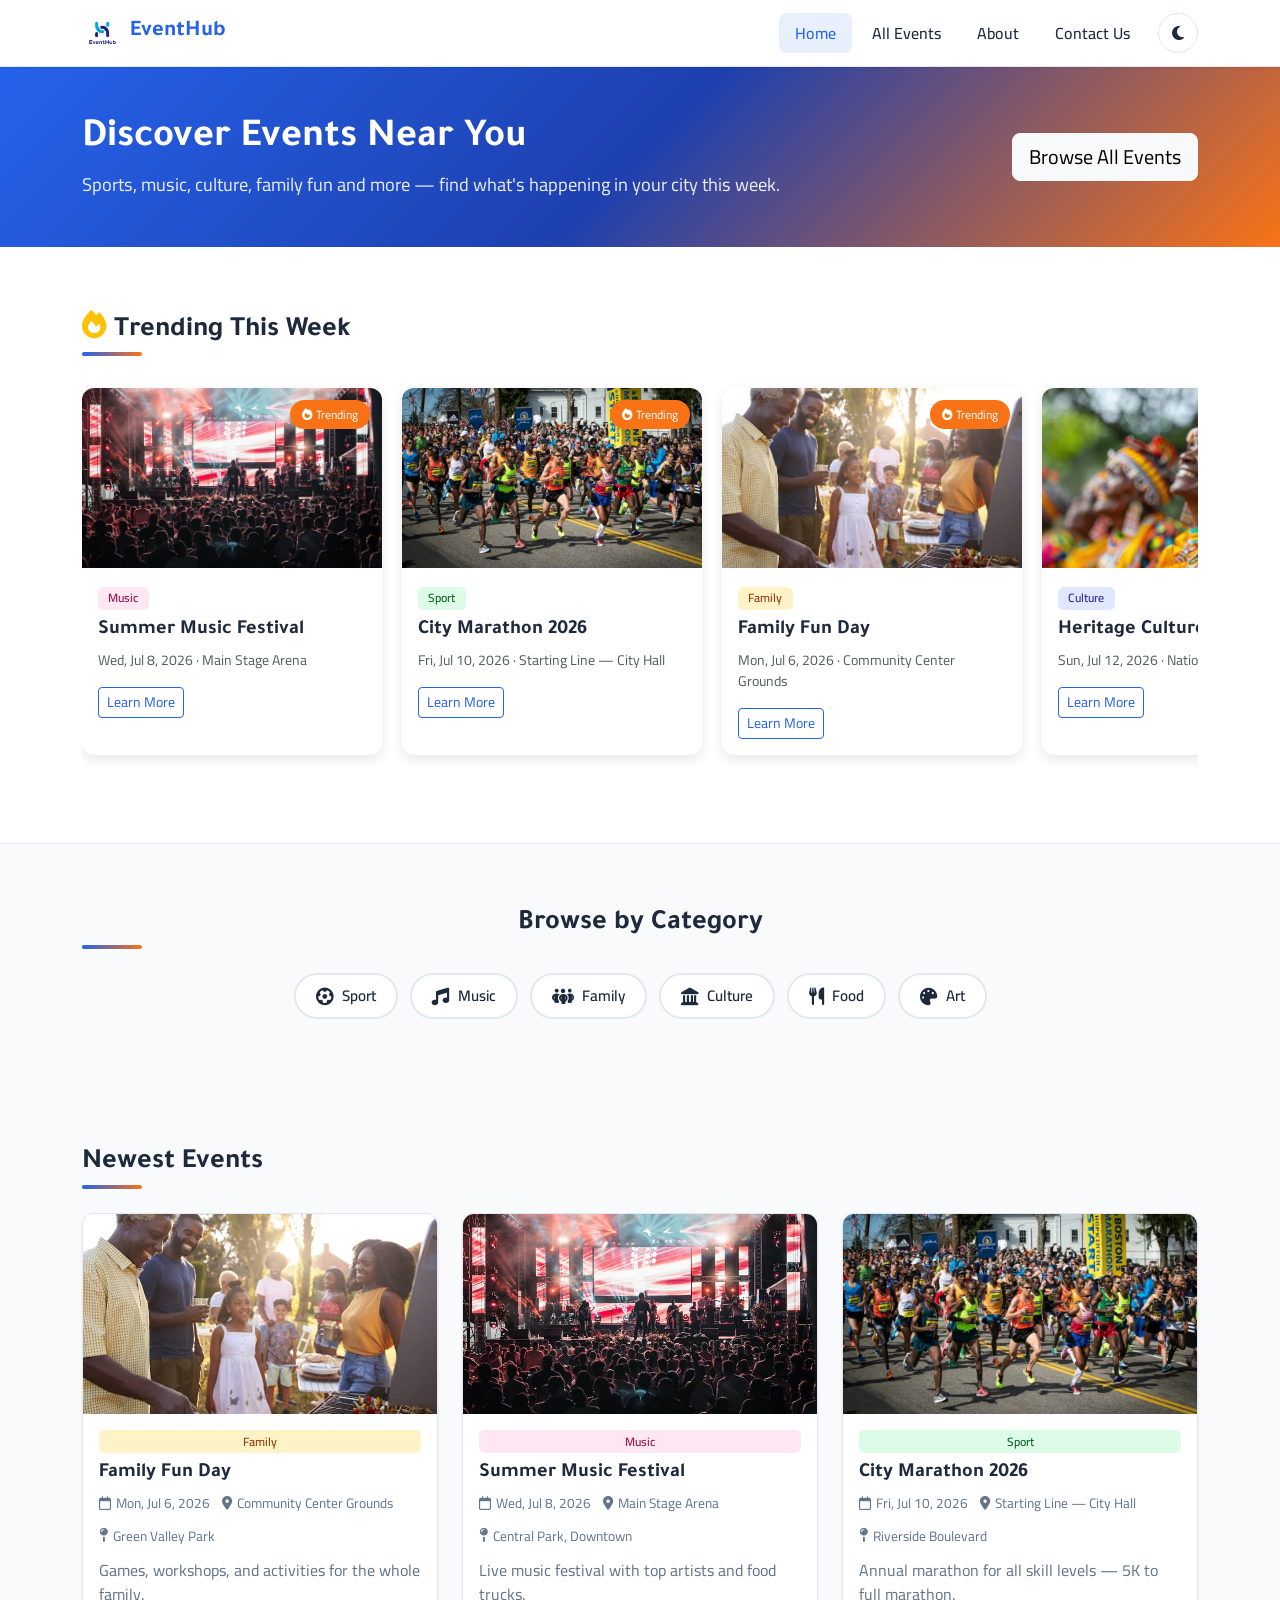
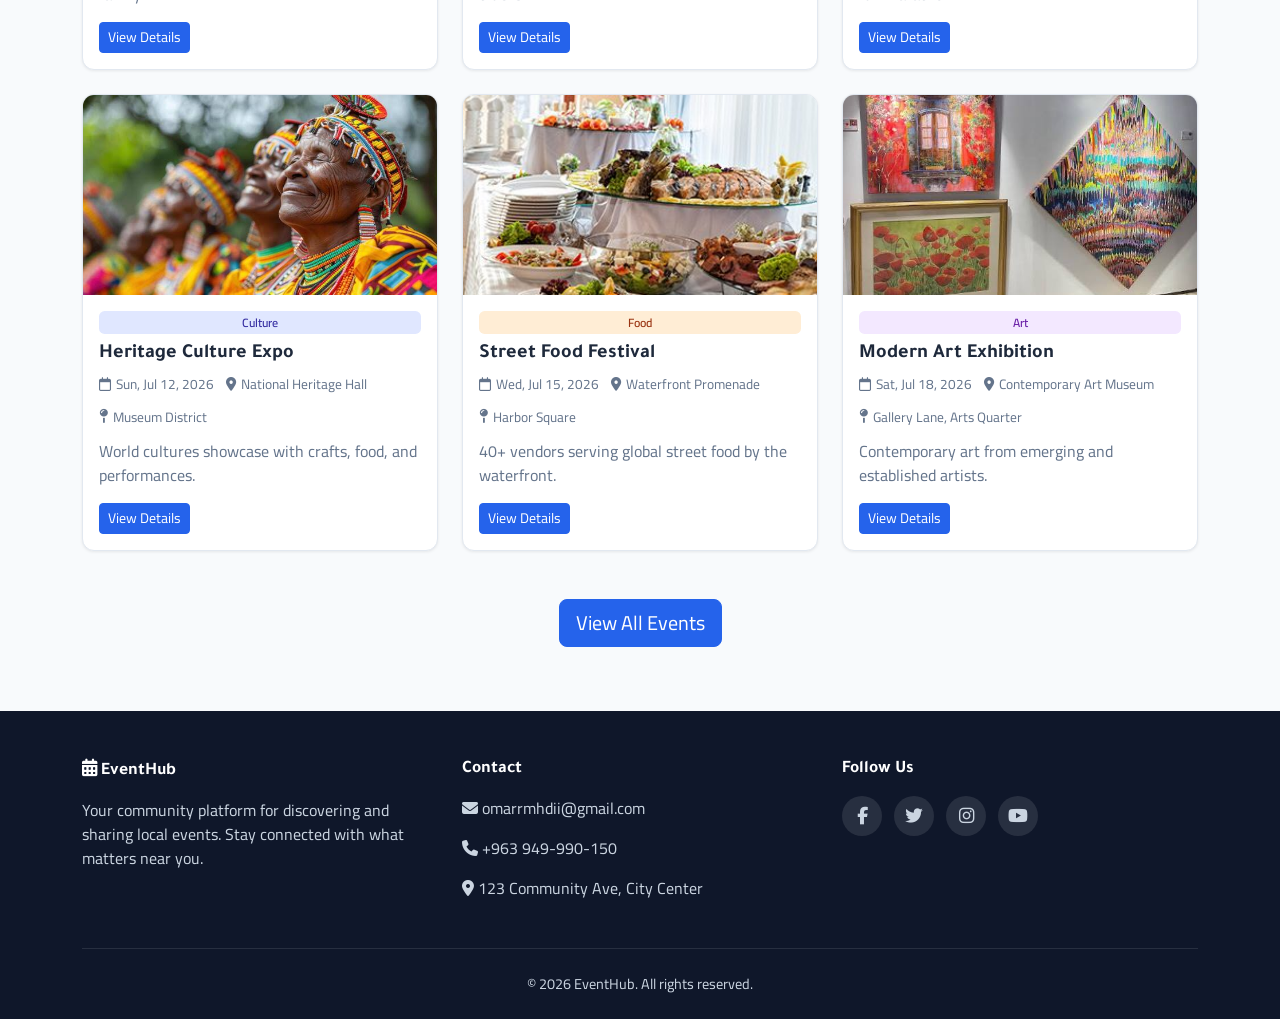
==== index.html @ 8a50067d "web one homework" ====
<!DOCTYPE html>
<html lang="en">
<head>
  <meta charset="UTF-8">
  <meta name="viewport" content="width=device-width, initial-scale=1.0">
  <title>EventHub — Discover Local Events</title>
  <link href="https://cdn.jsdelivr.net/npm/bootstrap@5.3.3/dist/css/bootstrap.min.css" rel="stylesheet">
  <link href="https://cdnjs.cloudflare.com/ajax/libs/font-awesome/6.5.1/css/all.min.css" rel="stylesheet">
  <link href="assets/css/styles.css" rel="stylesheet">
</head>
<body data-page="index">

  <!-- Header -->
  <header>
    <nav class="navbar navbar-expand-lg site-navbar sticky-top">
      <div class="container">
        <a class="navbar-brand d-flex align-items-center gap-2" href="index.html">
          <img src="assets/img/EventHub.png" alt="EventHub Logo" class="navbar-logo"
               onerror="this.src='https://placehold.co/40x40/2563eb/ffffff?text=E'">
          EventHub
        </a>
        <button class="navbar-toggler" type="button" data-bs-toggle="collapse" data-bs-target="#mainNav">
          <span class="navbar-toggler-icon"></span>
        </button>
        <div class="collapse navbar-collapse" id="mainNav">
          <ul class="navbar-nav ms-auto align-items-lg-center gap-lg-1">
            <li class="nav-item"><a class="nav-link" href="index.html">Home</a></li>
            <li class="nav-item"><a class="nav-link" href="events.html">All Events</a></li>
            <li class="nav-item"><a class="nav-link" href="about.html">About</a></li>
            <li class="nav-item"><a class="nav-link" href="contact.html">Contact Us</a></li>
            <li class="nav-item ms-lg-2">
              <button class="btn-theme-toggle" id="themeToggle" aria-label="Toggle dark mode">
                <i class="fa-solid fa-moon"></i>
              </button>
            </li>
          </ul>
        </div>
      </div>
    </nav>
  </header>

  <main>
    <!-- Hero -->
    <section class="hero-section">
      <div class="container">
        <div class="row align-items-center">
          <div class="col-lg-8">
            <h1>Discover Events Near You</h1>
            <p class="mb-0">Sports, music, culture, family fun and more — find what's happening in your city this week.</p>
          </div>
          <div class="col-lg-4 text-lg-end mt-3 mt-lg-0">
            <a href="events.html" class="btn btn-light btn-lg">Browse All Events</a>
          </div>
        </div>
      </div>
    </section>

    <!-- Trending This Week -->
    <section class="section-padding trending-section">
      <div class="container">
        <h2 class="section-title"><i class="fa-solid fa-fire text-warning"></i> Trending This Week</h2>
        <div class="trending-scroll" id="trendingEvents">
          <!-- Populated by JS -->
        </div>
      </div>
    </section>

    <!-- Categories -->
    <section class="section-padding category-section">
      <div class="container">
        <h2 class="section-title text-center">Browse by Category</h2>
        <div class="category-badges" id="categoryBadges">
          <!-- Populated by JS -->
        </div>
      </div>
    </section>

    <!-- Newest Events -->
    <section class="section-padding">
      <div class="container">
        <h2 class="section-title">Newest Events</h2>
        <div class="row" id="newestEvents">
          <!-- Populated by JS -->
        </div>
        <div class="text-center mt-4">
          <a href="events.html" class="btn btn-primary btn-lg">View All Events</a>
        </div>
      </div>
    </section>
  </main>

  <!-- Footer -->
  <footer class="site-footer">
    <div class="container">
      <div class="row g-4">
        <div class="col-md-4">
          <h5><i class="fa-solid fa-calendar-days"></i> EventHub</h5>
          <p>Your community platform for discovering and sharing local events. Stay connected with what matters near you.</p>
        </div>
        <div class="col-md-4">
          <h5>Contact</h5>
          <p><i class="fa-solid fa-envelope"></i> omarrmhdii@gmail.com</p>
          <p><i class="fa-solid fa-phone"></i> +963 949-990-150</p>
          <p><i class="fa-solid fa-location-dot"></i> 123 Community Ave, City Center</p>
        </div>
        <div class="col-md-4">
          <h5>Follow Us</h5>
          <div class="social-links">
            <a href="#" aria-label="Facebook"><i class="fa-brands fa-facebook-f"></i></a>
            <a href="#" aria-label="Twitter"><i class="fa-brands fa-twitter"></i></a>
            <a href="#" aria-label="Instagram"><i class="fa-brands fa-instagram"></i></a>
            <a href="#" aria-label="YouTube"><i class="fa-brands fa-youtube"></i></a>
          </div>
        </div>
      </div>
      <div class="footer-bottom">
        <p class="mb-0">&copy; 2026 EventHub. All rights reserved.</p>
      </div>
    </div>
  </footer>

  <script src="https://cdn.jsdelivr.net/npm/bootstrap@5.3.3/dist/js/bootstrap.bundle.min.js"></script>
  <script src="assets/js/main.js"></script>
</body>
</html>
---- assets/css/styles.css ----
/* ============================================
   Events Platform — Custom Styles
   Fonts: Cairo, Tajawal (sans-serif)
   ============================================ */

@import url('https://fonts.googleapis.com/css2?family=Cairo:wght@400;600;700&family=Tajawal:wght@400;500;700&display=swap');

/* ---------- CSS Variables (Light Mode) ---------- */
:root {
  --color-primary: #2563eb;
  --color-primary-dark: #1d4ed8;
  --color-secondary: #f97316;
  --color-secondary-dark: #ea580c;
  --color-neutral-bg: #f8fafc;
  --color-neutral-surface: #ffffff;
  --color-neutral-border: #e2e8f0;
  --color-text: #1e293b;
  --color-text-muted: #64748b;
  --color-footer-bg: #0f172a;
  --color-footer-text: #cbd5e1;
  --shadow-sm: 0 1px 3px rgba(0, 0, 0, 0.08);
  --shadow-md: 0 4px 12px rgba(0, 0, 0, 0.1);
  --shadow-lg: 0 8px 24px rgba(0, 0, 0, 0.12);
  --radius: 0.75rem;
  --transition: 0.3s ease;
  --font-primary: 'Cairo', 'Tajawal', sans-serif;
  --font-secondary: 'Tajawal', 'Cairo', sans-serif;
}

/* ---------- Dark Mode ---------- */
[data-theme="dark"] {
  --color-primary: #3b82f6;
  --color-primary-dark: #60a5fa;
  --color-secondary: #fb923c;
  --color-secondary-dark: #fdba74;
  --color-neutral-bg: #0f172a;
  --color-neutral-surface: #1e293b;
  --color-neutral-border: #334155;
  --color-text: #f1f5f9;
  --color-text-muted: #94a3b8;
  --color-footer-bg: #020617;
  --color-footer-text: #94a3b8;
  --shadow-sm: 0 1px 3px rgba(0, 0, 0, 0.3);
  --shadow-md: 0 4px 12px rgba(0, 0, 0, 0.4);
  --shadow-lg: 0 8px 24px rgba(0, 0, 0, 0.5);
}

/* ---------- Base ---------- */
*,
*::before,
*::after {
  box-sizing: border-box;
}

body {
  font-family: var(--font-primary);
  background-color: var(--color-neutral-bg);
  color: var(--color-text);
  transition: background-color var(--transition), color var(--transition);
  min-height: 100vh;
  display: flex;
  flex-direction: column;
}

main {
  flex: 1;
}

h1, h2, h3, h4, h5, h6 {
  font-family: var(--font-secondary);
  font-weight: 700;
}

a {
  color: var(--color-primary);
  text-decoration: none;
  transition: color var(--transition);
}

a:hover {
  color: var(--color-primary-dark);
}

img {
  max-width: 100%;
  height: auto;
  display: block;
}

.section-title {
  font-size: 1.75rem;
  margin-bottom: 1.5rem;
  position: relative;
  padding-bottom: 0.5rem;
}

.section-title::after {
  content: '';
  position: absolute;
  bottom: 0;
  left: 0;
  width: 60px;
  height: 4px;
  background: linear-gradient(90deg, var(--color-primary), var(--color-secondary));
  border-radius: 2px;
}

.section-padding {
  padding: 4rem 0;
}

/* ---------- Navbar ---------- */
.site-navbar {
  background-color: var(--color-neutral-surface) !important;
  border-bottom: 1px solid var(--color-neutral-border);
  box-shadow: var(--shadow-sm);
  transition: background-color var(--transition);
}

.site-navbar .navbar-brand {
  font-family: var(--font-secondary);
  font-weight: 700;
  font-size: 1.4rem;
  color: var(--color-primary) !important;
}

.site-navbar .nav-link {
  color: var(--color-text) !important;
  font-weight: 500;
  padding: 0.5rem 1rem !important;
  border-radius: 0.5rem;
  transition: background-color var(--transition), color var(--transition);
}

.site-navbar .nav-link:hover,
.site-navbar .nav-link.active {
  color: var(--color-primary) !important;
  background-color: rgba(37, 99, 235, 0.1);
}

[data-theme="dark"] .navbar-toggler {
  border-color: var(--color-neutral-border);
}

[data-theme="dark"] .navbar-toggler-icon {
  filter: invert(1);
}

.navbar-logo {
  width: 40px;
  height: 40px;
  object-fit: cover;
  border-radius: 8px;
}

.btn-theme-toggle {
  border: 1px solid var(--color-neutral-border);
  background: var(--color-neutral-surface);
  color: var(--color-text);
  border-radius: 50%;
  width: 40px;
  height: 40px;
  display: flex;
  align-items: center;
  justify-content: center;
  cursor: pointer;
  transition: all var(--transition);
}

.btn-theme-toggle:hover {
  background: var(--color-primary);
  color: #fff;
  border-color: var(--color-primary);
}

/* ---------- Hero ---------- */
.hero-section {
  background: linear-gradient(135deg, var(--color-primary) 0%, #1e40af 50%, var(--color-secondary) 100%);
  color: #fff;
  padding: 3rem 0;
  margin-bottom: 0;
}

.hero-section h1 {
  font-size: 2.5rem;
  font-weight: 700;
}

.hero-section p {
  font-size: 1.15rem;
  opacity: 0.9;
}

/* ---------- Trending Carousel ---------- */
.trending-section {
  background-color: var(--color-neutral-surface);
  border-bottom: 1px solid var(--color-neutral-border);
}

.trending-scroll {
  display: flex;
  gap: 1.25rem;
  overflow-x: auto;
  scroll-snap-type: x mandatory;
  padding: 0.5rem 0 1.5rem;
  scrollbar-width: thin;
  scrollbar-color: var(--color-primary) var(--color-neutral-border);
}

.trending-scroll::-webkit-scrollbar {
  height: 6px;
}

.trending-scroll::-webkit-scrollbar-thumb {
  background: var(--color-primary);
  border-radius: 3px;
}

.trend-card {
  flex: 0 0 300px;
  scroll-snap-align: start;
  border: none;
  border-radius: var(--radius);
  overflow: hidden;
  box-shadow: var(--shadow-md);
  transition: transform var(--transition), box-shadow var(--transition);
  background: var(--color-neutral-surface);
}

.trend-card:hover {
  transform: translateY(-6px);
  box-shadow: var(--shadow-lg);
}

.trend-card .card-img-top {
  height: 180px;
  object-fit: cover;
}

.trend-card .badge-trend {
  position: absolute;
  top: 12px;
  right: 12px;
  background: var(--color-secondary);
  color: #fff;
  font-size: 0.75rem;
  padding: 0.35rem 0.75rem;
  border-radius: 2rem;
}

.trend-card .card-img-wrapper {
  position: relative;
}

/* ---------- Category Badges ---------- */
.category-section {
  background-color: var(--color-neutral-bg);
}

.category-badges {
  display: flex;
  flex-wrap: wrap;
  gap: 0.75rem;
  justify-content: center;
}

.category-badge {
  display: inline-flex;
  align-items: center;
  gap: 0.5rem;
  padding: 0.6rem 1.25rem;
  border-radius: 2rem;
  font-weight: 600;
  font-size: 0.95rem;
  border: 2px solid var(--color-neutral-border);
  background: var(--color-neutral-surface);
  color: var(--color-text);
  cursor: pointer;
  transition: all var(--transition);
  text-decoration: none;
}

.category-badge:hover,
.category-badge.active {
  background: var(--color-primary);
  color: #fff;
  border-color: var(--color-primary);
  transform: scale(1.05);
}

.category-badge i {
  font-size: 1.1rem;
}

/* ---------- Event Cards ---------- */
.event-card {
  border: 1px solid var(--color-neutral-border);
  border-radius: var(--radius);
  overflow: hidden;
  background: var(--color-neutral-surface);
  box-shadow: var(--shadow-sm);
  transition: transform var(--transition), box-shadow var(--transition);
  height: 100%;
}

.event-card:hover {
  transform: translateY(-4px);
  box-shadow: var(--shadow-md);
}

.event-card .card-img-top {
  height: 200px;
  object-fit: cover;
}

.event-card .card-body {
  display: flex;
  flex-direction: column;
}

.event-card .card-text {
  color: var(--color-text-muted);
  flex-grow: 1;
}

.event-meta {
  display: flex;
  flex-wrap: wrap;
  gap: 0.75rem;
  font-size: 0.85rem;
  color: var(--color-text-muted);
  margin-bottom: 0.75rem;
}

.event-meta span {
  display: inline-flex;
  align-items: center;
  gap: 0.3rem;
}

.badge-category {
  font-size: 0.75rem;
  padding: 0.35rem 0.65rem;
  border-radius: 0.35rem;
  font-weight: 600;
}

/* Category colors */
.badge-sport { background: #dcfce7; color: #166534; }
.badge-music { background: #fce7f3; color: #9d174d; }
.badge-family { background: #fef3c7; color: #92400e; }
.badge-culture { background: #e0e7ff; color: #3730a3; }
.badge-food { background: #ffedd5; color: #9a3412; }
.badge-art { background: #f3e8ff; color: #6b21a8; }

[data-theme="dark"] .badge-sport { background: #14532d; color: #86efac; }
[data-theme="dark"] .badge-music { background: #831843; color: #f9a8d4; }
[data-theme="dark"] .badge-family { background: #78350f; color: #fcd34d; }
[data-theme="dark"] .badge-culture { background: #312e81; color: #a5b4fc; }
[data-theme="dark"] .badge-food { background: #7c2d12; color: #fdba74; }
[data-theme="dark"] .badge-art { background: #581c87; color: #d8b4fe; }

/* ---------- Events Page Toolbar ---------- */
.events-toolbar {
  background: var(--color-neutral-surface);
  border: 1px solid var(--color-neutral-border);
  border-radius: var(--radius);
  padding: 1.5rem;
  margin-bottom: 2rem;
  box-shadow: var(--shadow-sm);
}

.events-toolbar .form-control,
.events-toolbar .form-select {
  background-color: var(--color-neutral-bg);
  border-color: var(--color-neutral-border);
  color: var(--color-text);
}

.events-toolbar .form-control:focus,
.events-toolbar .form-select:focus {
  border-color: var(--color-primary);
  box-shadow: 0 0 0 0.2rem rgba(37, 99, 235, 0.25);
}

/* ---------- Event Details ---------- */
.event-detail-hero {
  position: relative;
  height: 400px;
  overflow: hidden;
  border-radius: var(--radius);
  margin-bottom: 2rem;
}

.event-detail-hero img {
  width: 100%;
  height: 100%;
  object-fit: cover;
}

.event-detail-hero .overlay {
  position: absolute;
  inset: 0;
  background: linear-gradient(to top, rgba(0,0,0,0.7) 0%, transparent 60%);
  display: flex;
  align-items: flex-end;
  padding: 2rem;
}

.event-detail-hero .overlay h1 {
  color: #fff;
  margin: 0;
  font-size: 2.25rem;
}

.map-placeholder {
  width: 100%;
  height: 300px;
  object-fit: cover;
  border-radius: var(--radius);
  border: 1px solid var(--color-neutral-border);
}

.gallery-grid {
  display: grid;
  grid-template-columns: repeat(auto-fill, minmax(200px, 1fr));
  gap: 1rem;
}

.gallery-grid img {
  width: 100%;
  height: 160px;
  object-fit: cover;
  border-radius: var(--radius);
  cursor: pointer;
  transition: transform var(--transition);
}

.gallery-grid img:hover {
  transform: scale(1.03);
}

.action-buttons {
  display: flex;
  flex-wrap: wrap;
  gap: 0.75rem;
}

/* ---------- About Page ---------- */
.about-vision {
  background: var(--color-neutral-surface);
  border-radius: var(--radius);
  padding: 2rem;
  border: 1px solid var(--color-neutral-border);
  box-shadow: var(--shadow-sm);
}

.team-card {
  text-align: center;
  border: 1px solid var(--color-neutral-border);
  border-radius: var(--radius);
  overflow: hidden;
  background: var(--color-neutral-surface);
  transition: transform var(--transition);
}

.team-card:hover {
  transform: translateY(-4px);
}

.team-card img {
  width: 100%;
  height: 220px;
  object-fit: cover;
}

.team-card .card-body {
  padding: 1.25rem;
}

.policy-section {
  background: var(--color-neutral-surface);
  border-left: 4px solid var(--color-primary);
  padding: 1.5rem 2rem;
  border-radius: 0 var(--radius) var(--radius) 0;
  margin-bottom: 1.5rem;
}

/* ---------- Contact Page ---------- */
.contact-info-card {
  background: var(--color-neutral-surface);
  border: 1px solid var(--color-neutral-border);
  border-radius: var(--radius);
  padding: 2rem;
  height: 100%;
}

.contact-info-card .info-item {
  display: flex;
  align-items: flex-start;
  gap: 1rem;
  margin-bottom: 1.25rem;
}

.contact-info-card .info-icon {
  width: 44px;
  height: 44px;
  background: rgba(37, 99, 235, 0.1);
  color: var(--color-primary);
  border-radius: 50%;
  display: flex;
  align-items: center;
  justify-content: center;
  flex-shrink: 0;
  font-size: 1.1rem;
}

.contact-form-wrapper {
  background: var(--color-neutral-surface);
  border: 1px solid var(--color-neutral-border);
  border-radius: var(--radius);
  padding: 2rem;
}

.contact-form-wrapper .form-control {
  background-color: var(--color-neutral-bg);
  border-color: var(--color-neutral-border);
  color: var(--color-text);
  padding: 0.75rem 1rem;
}

.contact-form-wrapper .form-control:focus {
  border-color: var(--color-primary);
  box-shadow: 0 0 0 0.2rem rgba(37, 99, 235, 0.25);
}

.contact-form-wrapper .form-label {
  font-weight: 600;
}

/* ---------- Footer ---------- */
.site-footer {
  background-color: var(--color-footer-bg);
  color: var(--color-footer-text);
  padding: 3rem 0 1.5rem;
  margin-top: auto;
}

.site-footer h5 {
  color: #fff;
  font-size: 1.1rem;
  margin-bottom: 1rem;
}

.site-footer a {
  color: var(--color-footer-text);
  transition: color var(--transition);
}

.site-footer a:hover {
  color: var(--color-secondary);
}

.site-footer .social-links {
  display: flex;
  gap: 0.75rem;
}

.site-footer .social-links a {
  width: 40px;
  height: 40px;
  border-radius: 50%;
  background: rgba(255, 255, 255, 0.1);
  display: flex;
  align-items: center;
  justify-content: center;
  font-size: 1.1rem;
  transition: background var(--transition);
}

.site-footer .social-links a:hover {
  background: var(--color-primary);
  color: #fff;
}

.footer-bottom {
  border-top: 1px solid rgba(255, 255, 255, 0.1);
  margin-top: 2rem;
  padding-top: 1.5rem;
  text-align: center;
  font-size: 0.9rem;
}

/* ---------- Bootstrap Overrides ---------- */
.btn-primary {
  background-color: var(--color-primary);
  border-color: var(--color-primary);
}

.btn-primary:hover {
  background-color: var(--color-primary-dark);
  border-color: var(--color-primary-dark);
}

.btn-outline-primary {
  color: var(--color-primary);
  border-color: var(--color-primary);
}

.btn-outline-primary:hover {
  background-color: var(--color-primary);
  border-color: var(--color-primary);
}

.btn-secondary-custom {
  background-color: var(--color-secondary);
  border-color: var(--color-secondary);
  color: #fff;
}

.btn-secondary-custom:hover {
  background-color: var(--color-secondary-dark);
  border-color: var(--color-secondary-dark);
  color: #fff;
}

.card {
  background-color: var(--color-neutral-surface);
  color: var(--color-text);
}

.modal-content {
  background-color: var(--color-neutral-surface);
  color: var(--color-text);
}

.no-results {
  text-align: center;
  padding: 3rem;
  color: var(--color-text-muted);
}

.no-results i {
  font-size: 3rem;
  margin-bottom: 1rem;
  display: block;
}

/* ---------- Responsive ---------- */
@media (max-width: 768px) {
  .hero-section h1 {
    font-size: 1.75rem;
  }

  .event-detail-hero {
    height: 250px;
  }

  .event-detail-hero .overlay h1 {
    font-size: 1.5rem;
  }

  .trend-card {
    flex: 0 0 260px;
  }

  .section-padding {
    padding: 2.5rem 0;
  }
}

@media (max-width: 576px) {
  .category-badges {
    justify-content: flex-start;
  }

  .action-buttons {
    flex-direction: column;
  }

  .action-buttons .btn {
    width: 100%;
  }
}
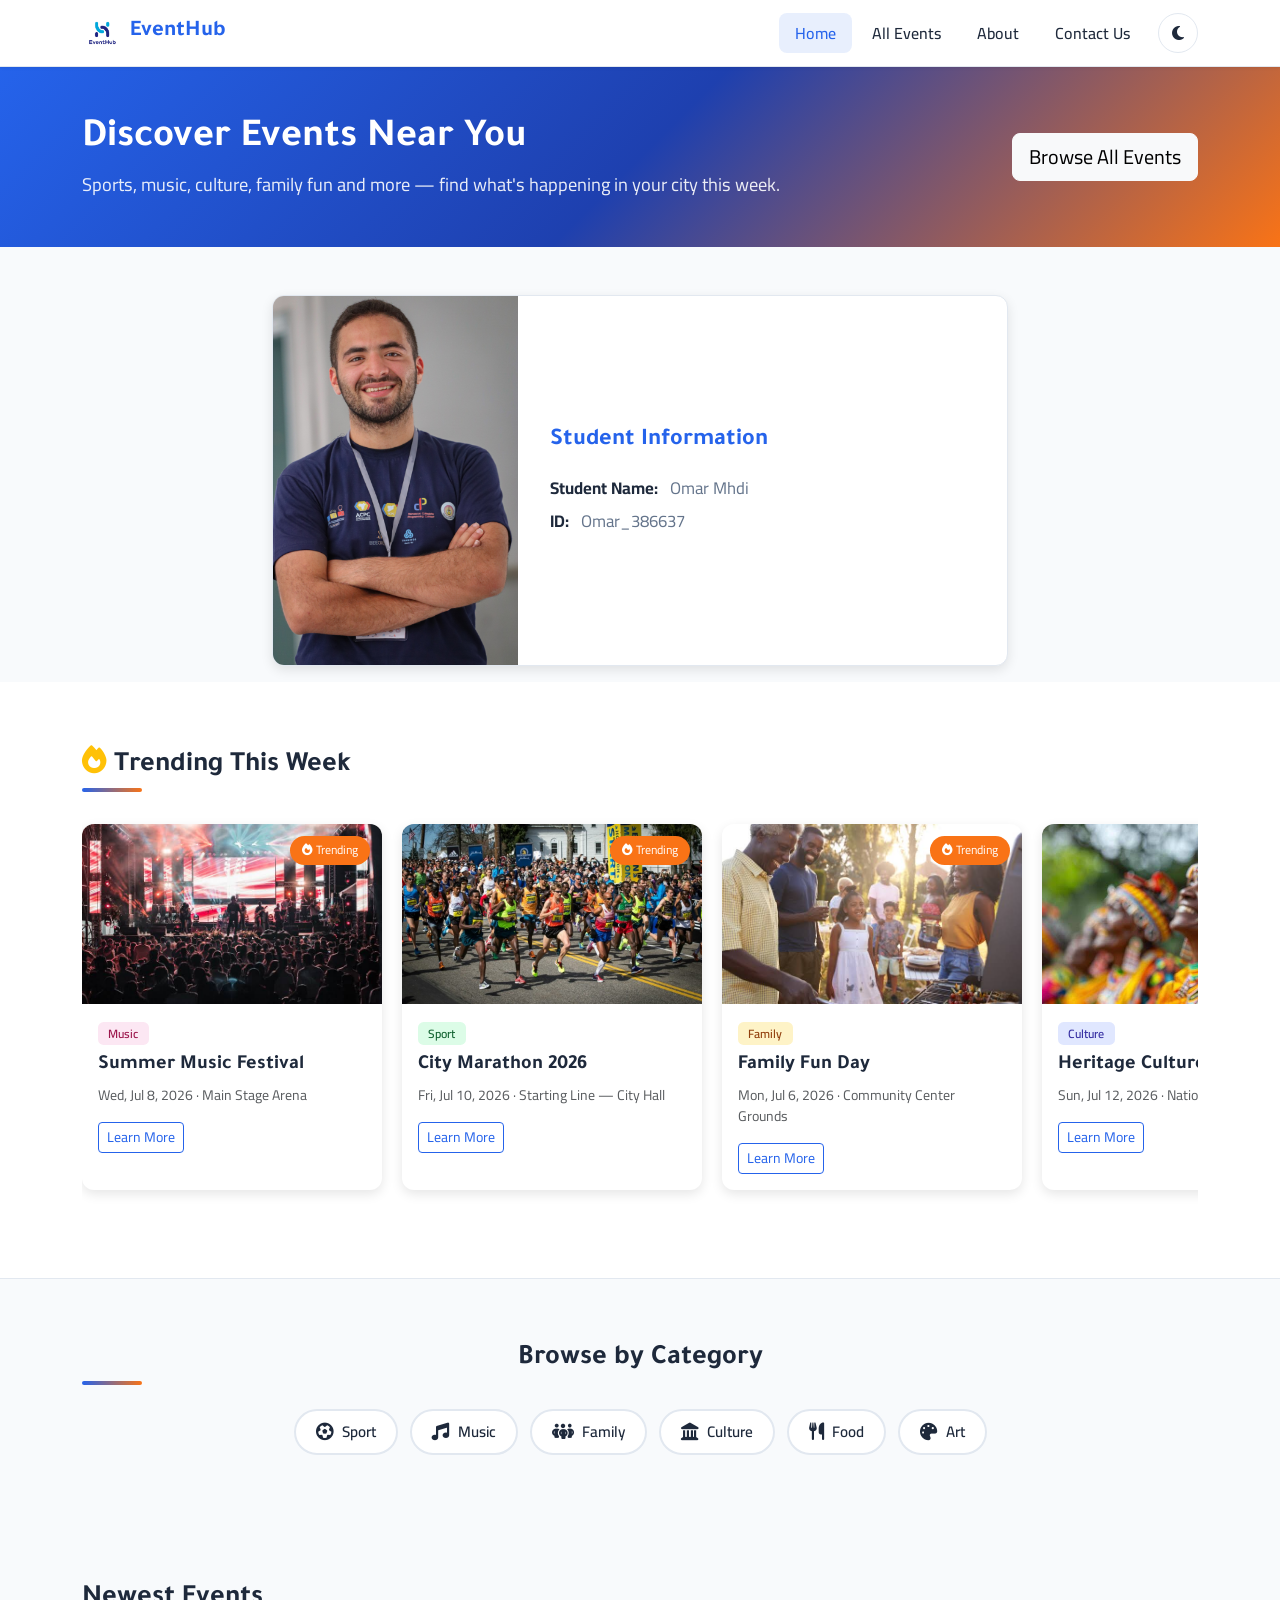
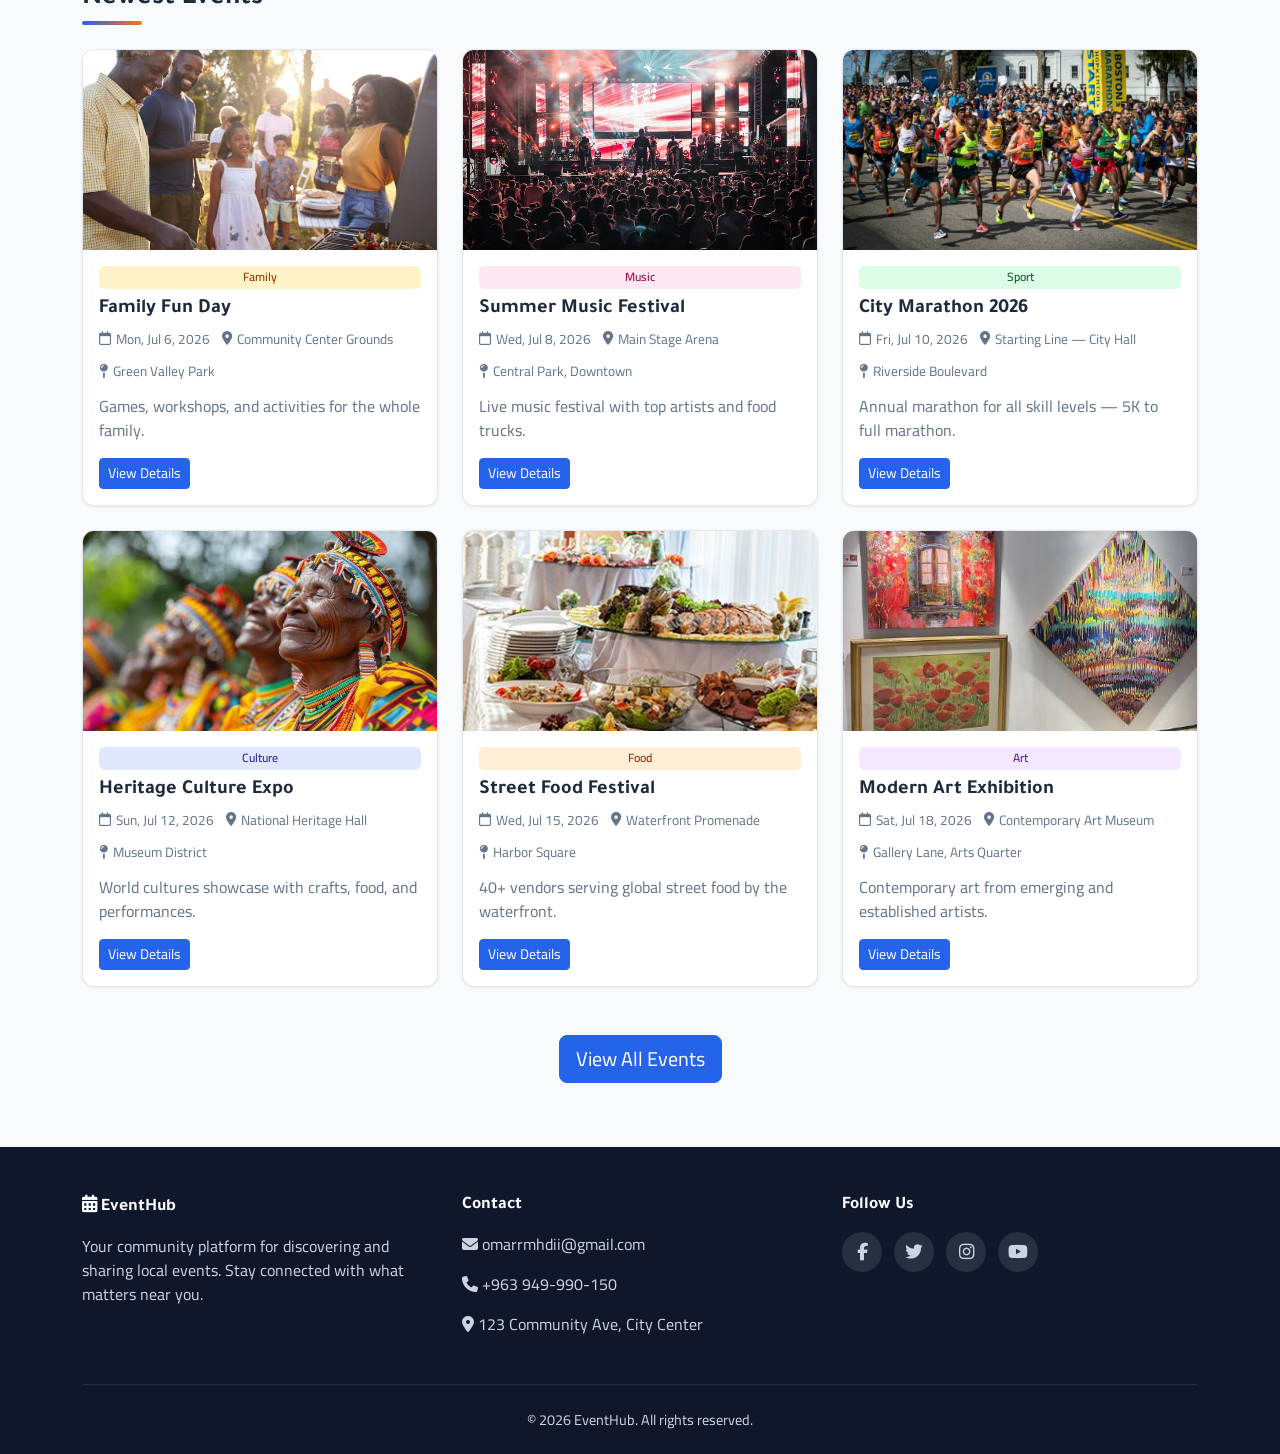
==== commit c8016504: "add my photo into the index page" ====
--- a/index.html
+++ b/index.html
@@ -50,6 +50,37 @@
           </div>
           <div class="col-lg-4 text-lg-end mt-3 mt-lg-0">
             <a href="events.html" class="btn btn-light btn-lg">Browse All Events</a>
+          </div>
+        </div>
+      </div>
+    </section>
+
+    <!-- Student Info -->
+    <section class="section-padding student-section">
+      <div class="container">
+        <div class="row justify-content-center">
+          <div class="col-lg-8">
+            <div class="card student-card">
+              <div class="row g-0 align-items-center">
+                <div class="col-md-4">
+                  <img src="assets/img/omar.jpg" alt="Omar Mhdi" class="student-card-img"
+                       onerror="this.src='https://placehold.co/300x350/2563eb/ffffff?text=Omar+Mhdi'">
+                </div>
+                <div class="col-md-8">
+                  <div class="card-body student-card-body">
+                    <h2 class="student-card-title">Student Information</h2>
+                    <p class="student-info-item mb-2">
+                      <span class="student-info-label">Student Name:</span>
+                      <span class="student-info-value">Omar Mhdi</span>
+                    </p>
+                    <p class="student-info-item mb-0">
+                      <span class="student-info-label">ID:</span>
+                      <span class="student-info-value">Omar_386637</span>
+                    </p>
+                  </div>
+                </div>
+              </div>
+            </div>
           </div>
         </div>
       </div>
--- a/assets/css/styles.css
+++ b/assets/css/styles.css
@@ -455,6 +455,63 @@
   box-shadow: var(--shadow-sm);
 }
 
+/* ---------- Student Card (Index) ---------- */
+.student-section {
+  padding-top: 3rem;
+  padding-bottom: 1rem;
+}
+
+.student-card {
+  border: 1px solid var(--color-neutral-border);
+  border-radius: var(--radius);
+  overflow: hidden;
+  background: var(--color-neutral-surface);
+  box-shadow: var(--shadow-md);
+}
+
+.student-card-img {
+  width: 100%;
+  height: 100%;
+  min-height: 280px;
+  object-fit: cover;
+}
+
+.student-card-body {
+  padding: 2rem;
+}
+
+.student-card-title {
+  font-size: 1.5rem;
+  margin-bottom: 1.25rem;
+  color: var(--color-primary);
+}
+
+.student-info-item {
+  font-size: 1.05rem;
+}
+
+.student-info-label {
+  font-weight: 700;
+  color: var(--color-text);
+  margin-right: 0.5rem;
+}
+
+.student-info-value {
+  color: var(--color-text-muted);
+}
+
+@media (max-width: 768px) {
+  .student-card-img {
+    min-height: 220px;
+  }
+
+  .student-card-body {
+    padding: 1.5rem;
+    text-align: center;
+  }
+}
+
+/* ---------- About Page — Team ---------- */
 .team-card {
   text-align: center;
   border: 1px solid var(--color-neutral-border);
